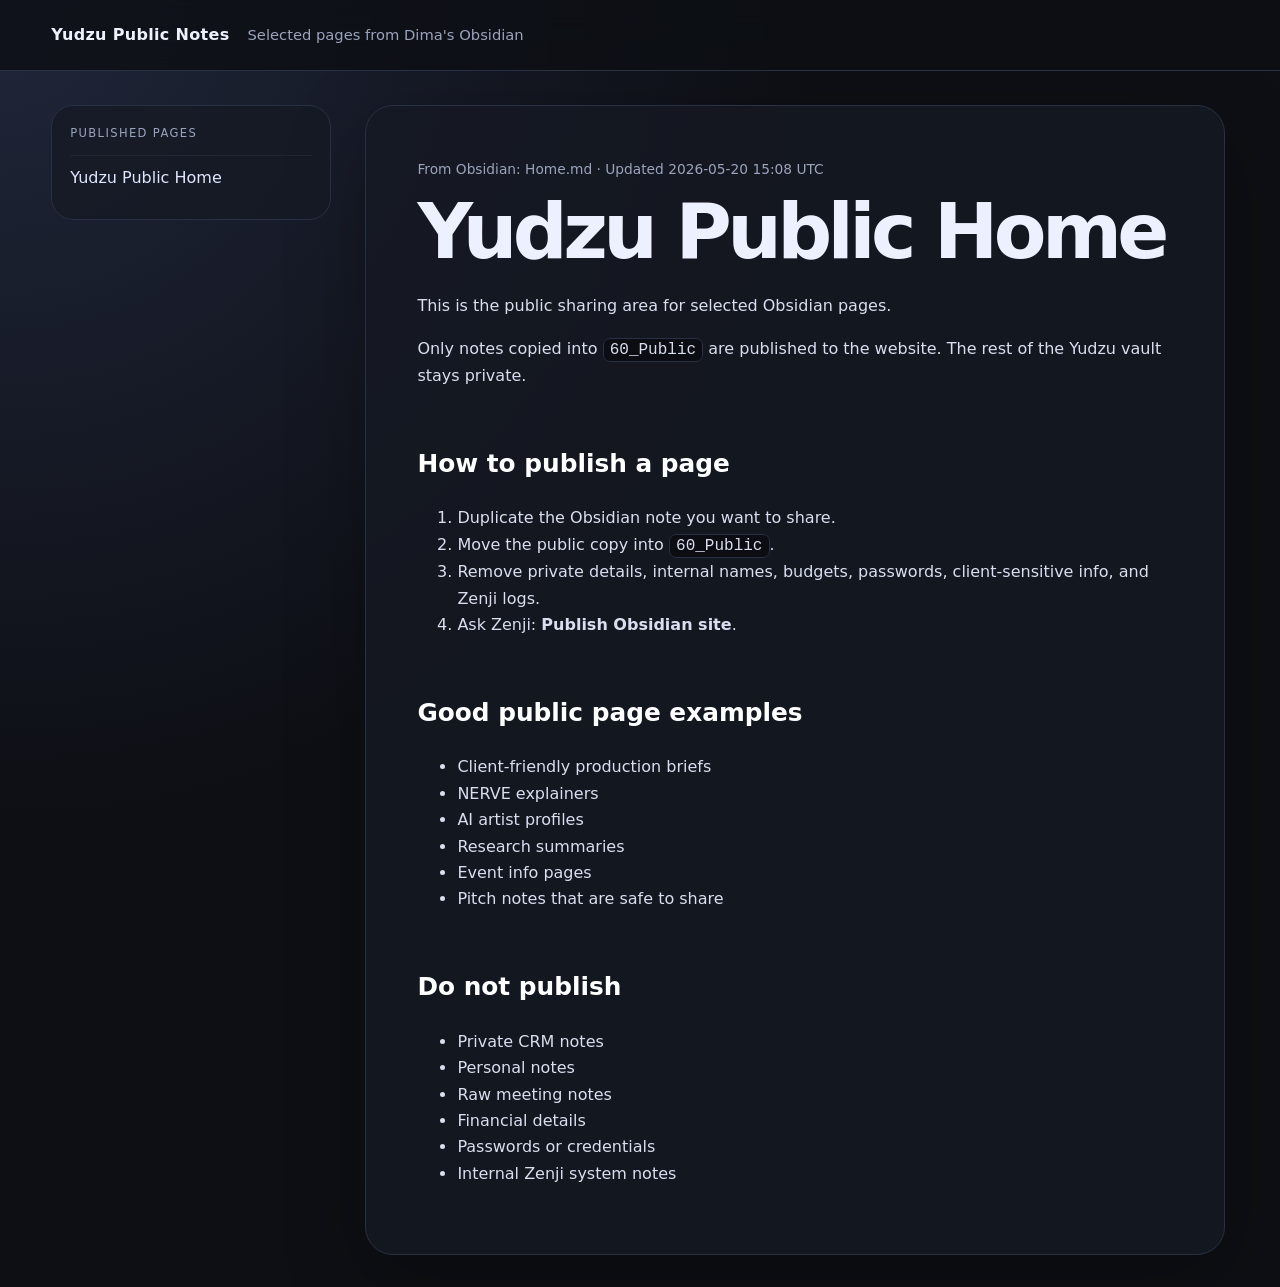
==== home.html @ 1f79d2cd "Update Yudzu public site" ====
<!doctype html>
<html lang="en">
<head>
  <meta charset="utf-8">
  <meta name="viewport" content="width=device-width, initial-scale=1">
  <title>Yudzu Public Home</title>
  <meta name="description" content="Yudzu Public Home">
  <link rel="stylesheet" href="assets/style.css">
</head>
<body>
  <header class="topbar">
    <a class="brand" href="index.html">Yudzu Public Notes</a>
    <span class="tagline">Selected pages from Dima's Obsidian</span>
  </header>
  <main class="shell">
    <aside class="nav">
      <div class="nav-title">Published pages</div>
      <a href="home.html">Yudzu Public Home</a>
    </aside>
    <article class="content">
      <p class="source-path">From Obsidian: Home.md · Updated 2026-05-20 15:08 UTC</p>
<h1>Yudzu Public Home</h1>
<p>This is the public sharing area for selected Obsidian pages.</p>
<p>Only notes copied into <code>60_Public</code> are published to the website. The rest of the Yudzu vault stays private.</p>
<h2>How to publish a page</h2>
<ol>
<li>Duplicate the Obsidian note you want to share.</li>
<li>Move the public copy into <code>60_Public</code>.</li>
<li>Remove private details, internal names, budgets, passwords, client-sensitive info, and Zenji logs.</li>
<li>Ask Zenji: <strong>Publish Obsidian site</strong>.</li>
</ol>
<h2>Good public page examples</h2>
<ul>
<li>Client-friendly production briefs</li>
<li>NERVE explainers</li>
<li>AI artist profiles</li>
<li>Research summaries</li>
<li>Event info pages</li>
<li>Pitch notes that are safe to share</li>
</ul>
<h2>Do not publish</h2>
<ul>
<li>Private CRM notes</li>
<li>Personal notes</li>
<li>Raw meeting notes</li>
<li>Financial details</li>
<li>Passwords or credentials</li>
<li>Internal Zenji system notes</li>
</ul>
    </article>
  </main>
</body>
</html>
---- assets/style.css ----
:root { color-scheme: dark; --bg:#0d0f14; --panel:#151923; --text:#edf1ff; --muted:#9aa4bd; --line:#283044; --accent:#c8ff4d; --accent2:#9b7cff; }
* { box-sizing: border-box; }
body { margin:0; background: radial-gradient(circle at top left, #20263a 0, #0d0f14 45%); color:var(--text); font: 16px/1.65 Inter, ui-sans-serif, system-ui, -apple-system, Segoe UI, sans-serif; }
a { color: var(--accent); text-decoration: none; }
a:hover { text-decoration: underline; }
.topbar { display:flex; gap:18px; align-items:baseline; padding:22px clamp(18px,4vw,56px); border-bottom:1px solid var(--line); background:rgba(13,15,20,.82); backdrop-filter: blur(14px); position:sticky; top:0; z-index:10; }
.brand { font-weight:800; letter-spacing:.02em; color:var(--text); }
.tagline { color:var(--muted); font-size:.92rem; }
.shell { display:grid; grid-template-columns: 280px minmax(0, 860px); gap:34px; padding:34px clamp(18px,4vw,56px); }
.nav { background:rgba(21,25,35,.72); border:1px solid var(--line); border-radius:22px; padding:18px; height:max-content; position:sticky; top:92px; }
.nav-title { color:var(--muted); text-transform:uppercase; letter-spacing:.12em; font-size:.72rem; margin-bottom:12px; }
.nav a { display:block; padding:9px 0; border-top:1px solid rgba(255,255,255,.05); color:#dfe6ff; }
.content { background:rgba(21,25,35,.82); border:1px solid var(--line); border-radius:28px; padding: clamp(24px,4vw,54px); box-shadow: 0 24px 80px rgba(0,0,0,.28); }
h1 { font-size: clamp(2.1rem, 6vw, 4.8rem); line-height:.98; letter-spacing:-.06em; margin:0 0 24px; }
h2 { margin-top:2.2em; font-size:1.55rem; color:#ffffff; }
h3 { margin-top:1.8em; color:#dce3ff; }
p, li { color:#d9def0; }
code { background:#0b0d12; border:1px solid var(--line); border-radius:7px; padding:.13em .38em; }
pre { overflow:auto; padding:18px; border-radius:16px; background:#090b10; border:1px solid var(--line); }
.source-path { color:var(--muted); font-size:.86rem; margin-top:0; }
.missing-link { color:#ffb86b; border-bottom:1px dotted #ffb86b; }
.index-list { list-style:none; padding:0; display:grid; gap:12px; }
.index-list li { padding:14px 16px; background:#10141d; border:1px solid var(--line); border-radius:14px; }
.index-list span { display:block; color:var(--muted); font-size:.85rem; }
@media (max-width: 860px) { .shell { grid-template-columns: 1fr; } .nav { position: static; } .topbar { display:block; } }
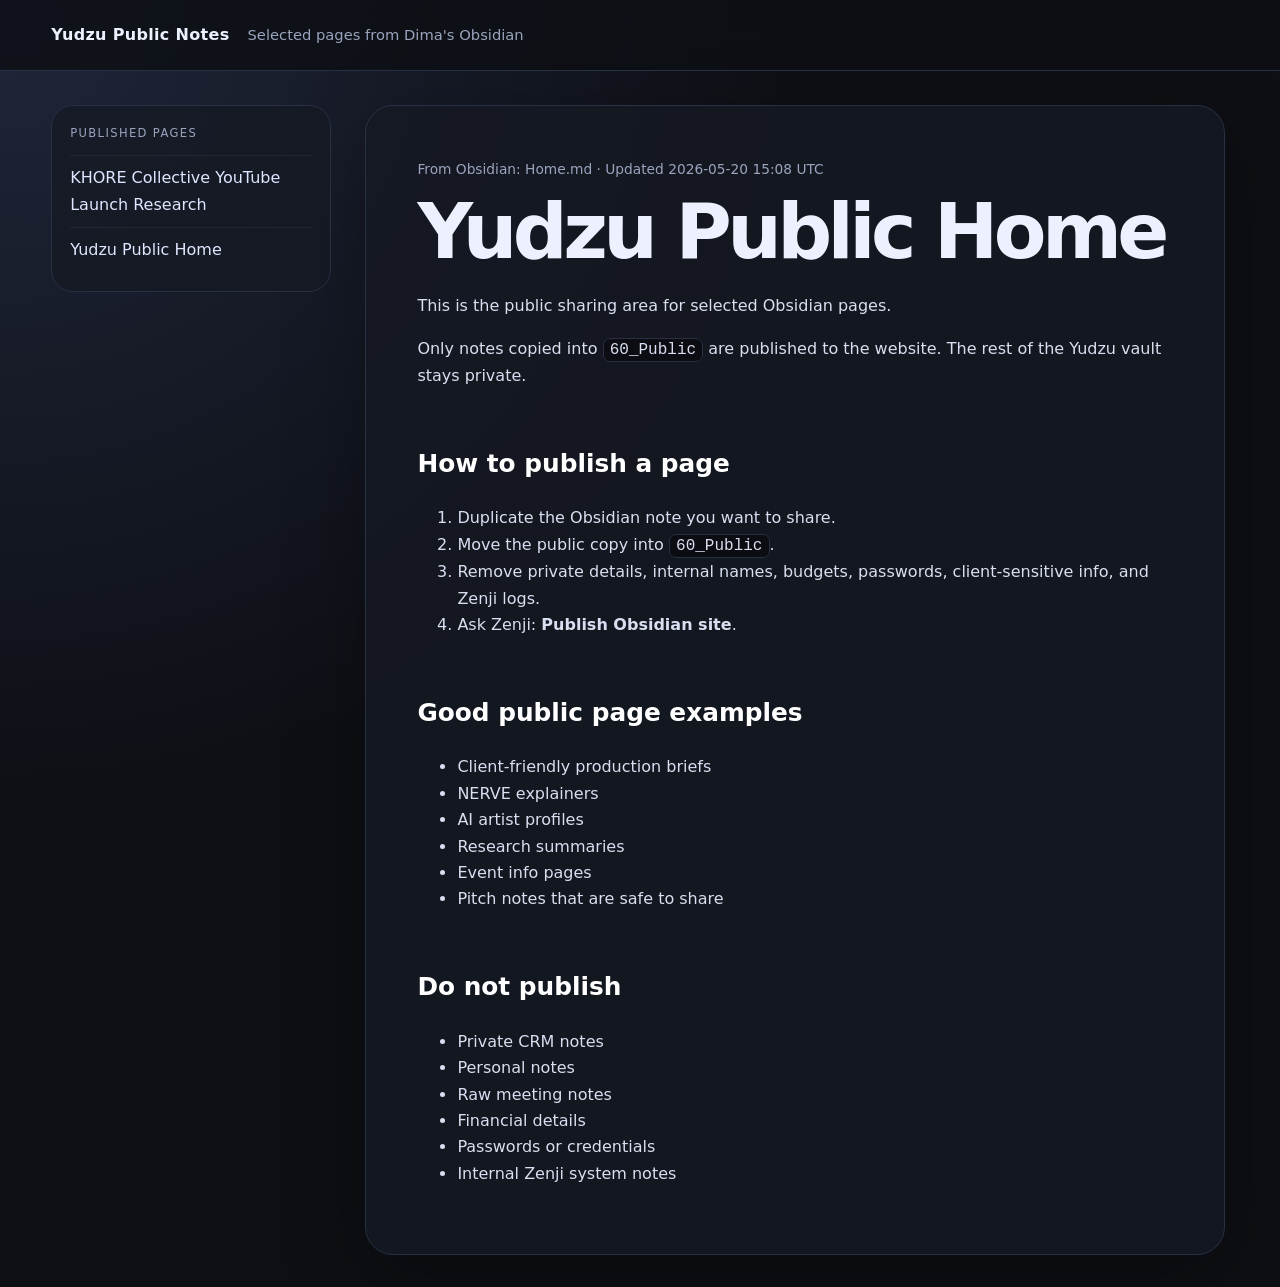
==== commit a12eaf73: "Update Yudzu public site" ====
--- a/home.html
+++ b/home.html
@@ -15,7 +15,8 @@
   <main class="shell">
     <aside class="nav">
       <div class="nav-title">Published pages</div>
-      <a href="home.html">Yudzu Public Home</a>
+      <a href="khore-collective-youtube-launch-research.html">KHORE Collective YouTube Launch Research</a>
+<a href="home.html">Yudzu Public Home</a>
     </aside>
     <article class="content">
       <p class="source-path">From Obsidian: Home.md · Updated 2026-05-20 15:08 UTC</p>
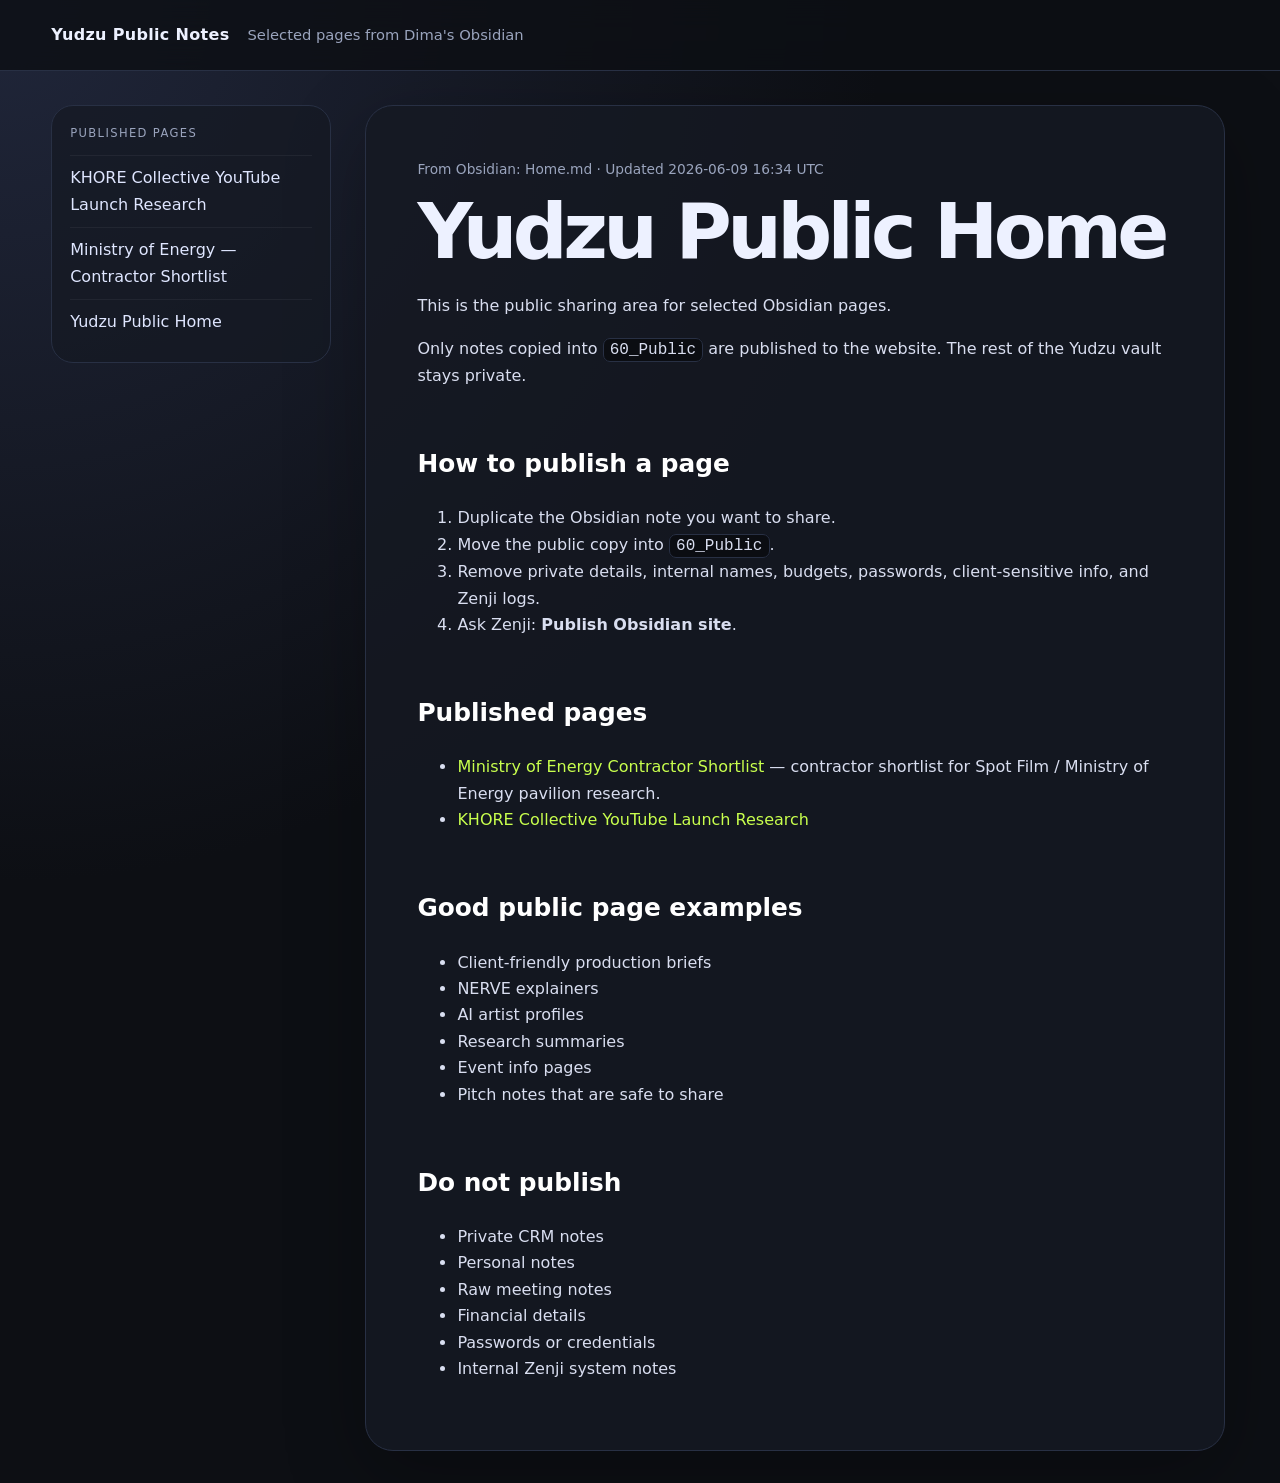
==== commit a227665a: "Update Yudzu public site" ====
--- a/home.html
+++ b/home.html
@@ -16,10 +16,11 @@
     <aside class="nav">
       <div class="nav-title">Published pages</div>
       <a href="khore-collective-youtube-launch-research.html">KHORE Collective YouTube Launch Research</a>
+<a href="ministry-of-energy-contractor-shortlist.html">Ministry of Energy — Contractor Shortlist</a>
 <a href="home.html">Yudzu Public Home</a>
     </aside>
     <article class="content">
-      <p class="source-path">From Obsidian: Home.md · Updated 2026-05-20 15:08 UTC</p>
+      <p class="source-path">From Obsidian: Home.md · Updated 2026-06-09 16:34 UTC</p>
 <h1>Yudzu Public Home</h1>
 <p>This is the public sharing area for selected Obsidian pages.</p>
 <p>Only notes copied into <code>60_Public</code> are published to the website. The rest of the Yudzu vault stays private.</p>
@@ -30,6 +31,11 @@
 <li>Remove private details, internal names, budgets, passwords, client-sensitive info, and Zenji logs.</li>
 <li>Ask Zenji: <strong>Publish Obsidian site</strong>.</li>
 </ol>
+<h2>Published pages</h2>
+<ul>
+<li><a href="ministry-of-energy-contractor-shortlist.html">Ministry of Energy Contractor Shortlist</a> — contractor shortlist for Spot Film / Ministry of Energy pavilion research.</li>
+<li><a href="khore-collective-youtube-launch-research.html">KHORE Collective YouTube Launch Research</a></li>
+</ul>
 <h2>Good public page examples</h2>
 <ul>
 <li>Client-friendly production briefs</li>
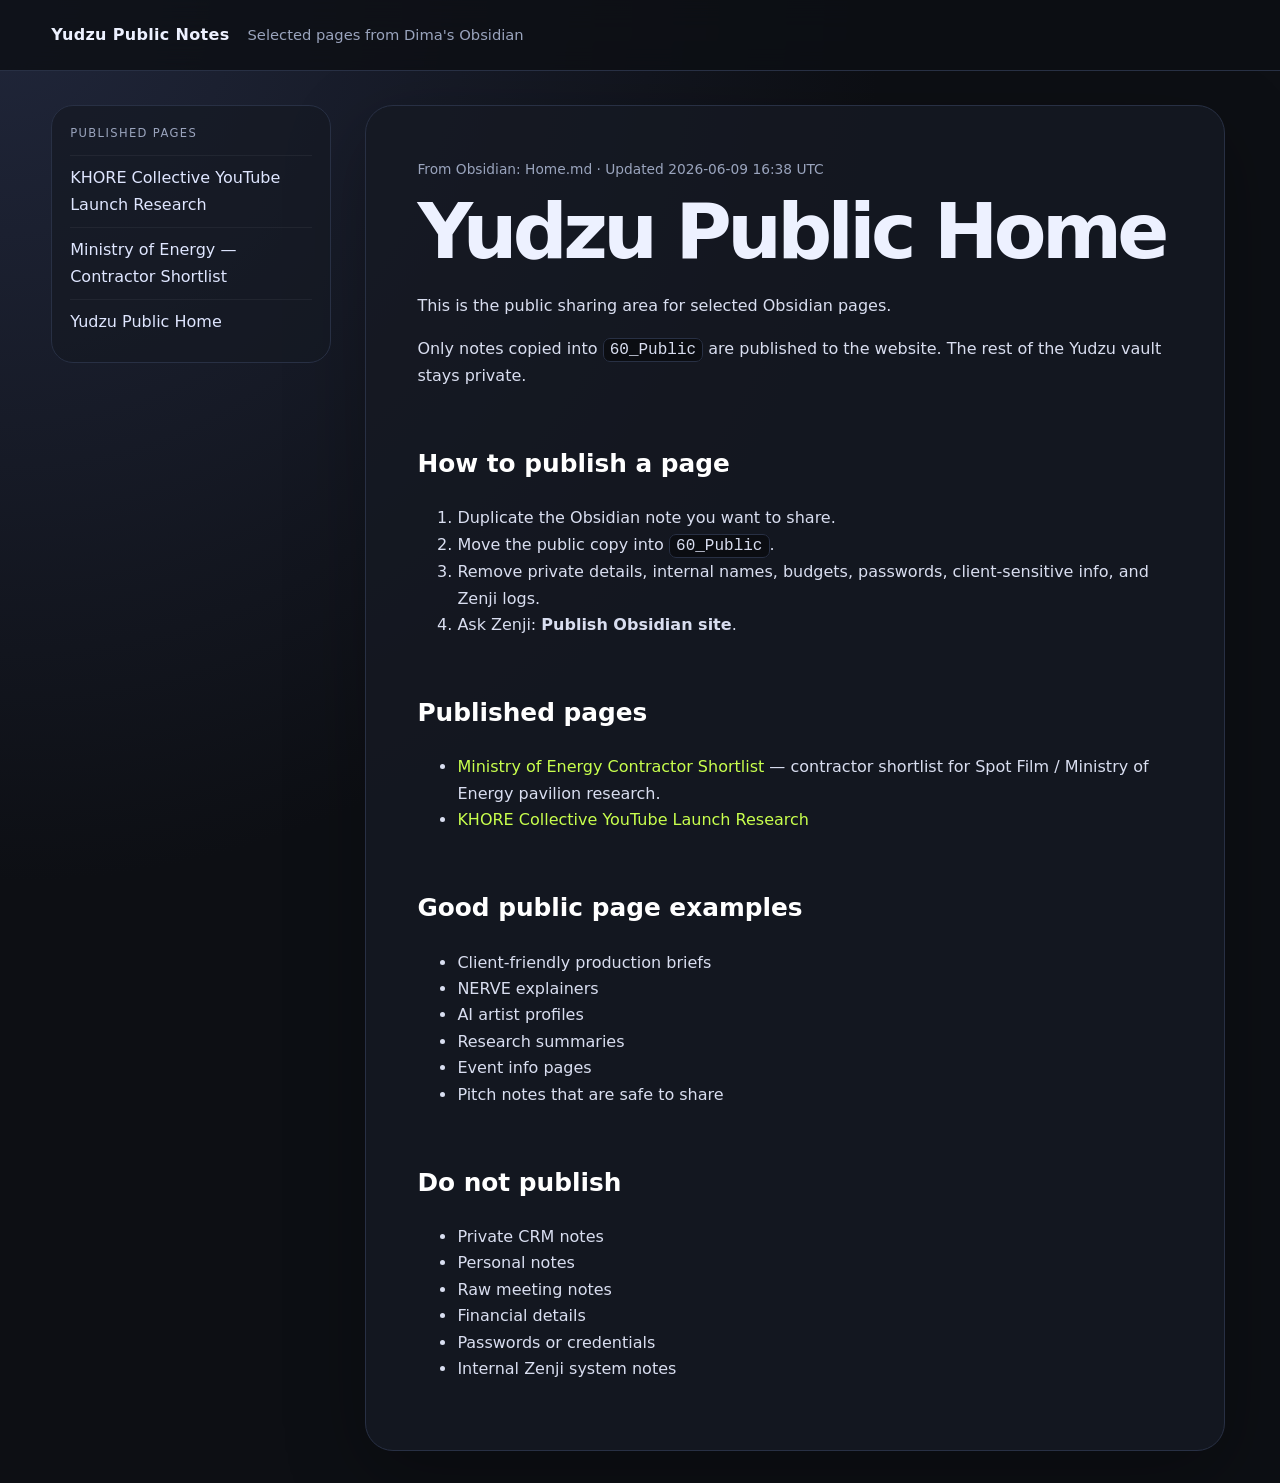
==== commit 64954add: "Update Yudzu public site" ====
--- a/home.html
+++ b/home.html
@@ -20,7 +20,7 @@
 <a href="home.html">Yudzu Public Home</a>
     </aside>
     <article class="content">
-      <p class="source-path">From Obsidian: Home.md · Updated 2026-06-09 16:34 UTC</p>
+      <p class="source-path">From Obsidian: Home.md · Updated 2026-06-09 16:38 UTC</p>
 <h1>Yudzu Public Home</h1>
 <p>This is the public sharing area for selected Obsidian pages.</p>
 <p>Only notes copied into <code>60_Public</code> are published to the website. The rest of the Yudzu vault stays private.</p>
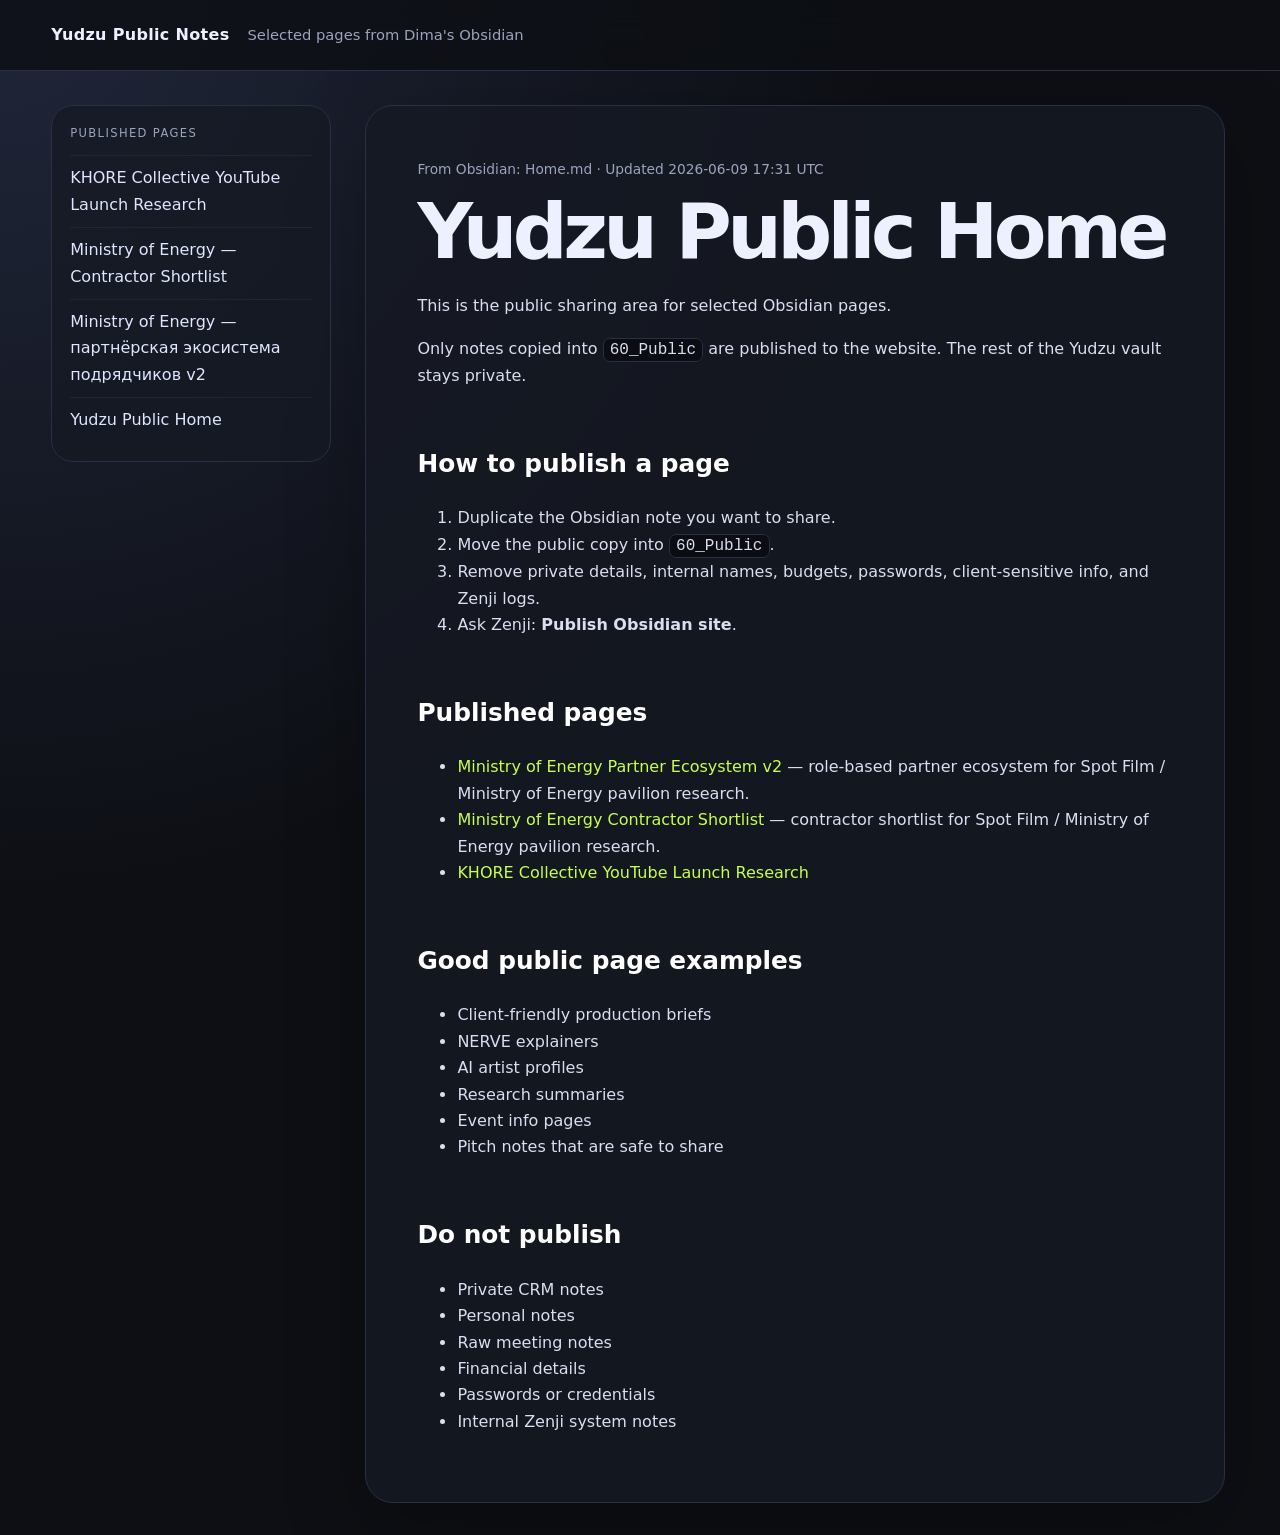
==== commit 4d9beb8f: "Update Yudzu public site" ====
--- a/home.html
+++ b/home.html
@@ -17,10 +17,11 @@
       <div class="nav-title">Published pages</div>
       <a href="khore-collective-youtube-launch-research.html">KHORE Collective YouTube Launch Research</a>
 <a href="ministry-of-energy-contractor-shortlist.html">Ministry of Energy — Contractor Shortlist</a>
+<a href="ministry-of-energy-partner-ecosystem-v2.html">Ministry of Energy — партнёрская экосистема подрядчиков v2</a>
 <a href="home.html">Yudzu Public Home</a>
     </aside>
     <article class="content">
-      <p class="source-path">From Obsidian: Home.md · Updated 2026-06-09 16:38 UTC</p>
+      <p class="source-path">From Obsidian: Home.md · Updated 2026-06-09 17:31 UTC</p>
 <h1>Yudzu Public Home</h1>
 <p>This is the public sharing area for selected Obsidian pages.</p>
 <p>Only notes copied into <code>60_Public</code> are published to the website. The rest of the Yudzu vault stays private.</p>
@@ -33,6 +34,7 @@
 </ol>
 <h2>Published pages</h2>
 <ul>
+<li><a href="ministry-of-energy-partner-ecosystem-v2.html">Ministry of Energy Partner Ecosystem v2</a> — role-based partner ecosystem for Spot Film / Ministry of Energy pavilion research.</li>
 <li><a href="ministry-of-energy-contractor-shortlist.html">Ministry of Energy Contractor Shortlist</a> — contractor shortlist for Spot Film / Ministry of Energy pavilion research.</li>
 <li><a href="khore-collective-youtube-launch-research.html">KHORE Collective YouTube Launch Research</a></li>
 </ul>
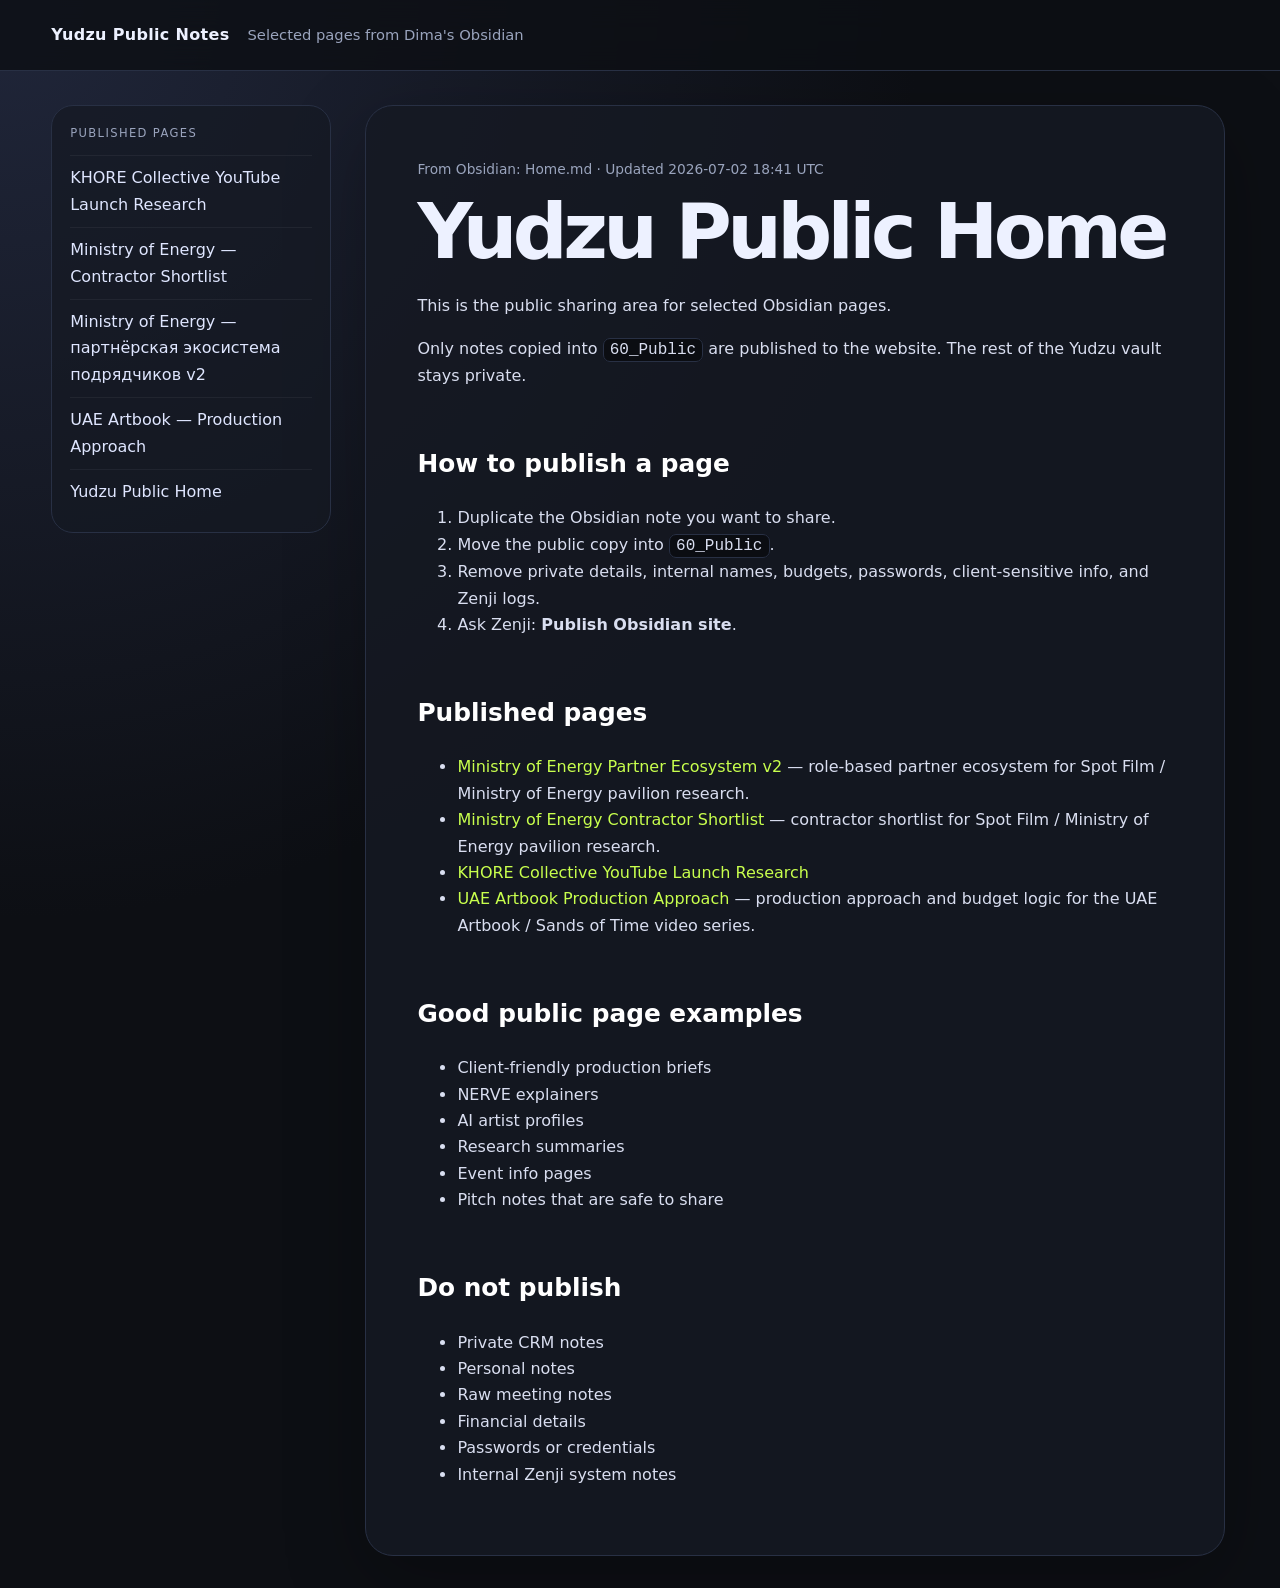
==== commit b84a7cdf: "Update Yudzu public site" ====
--- a/home.html
+++ b/home.html
@@ -18,10 +18,11 @@
       <a href="khore-collective-youtube-launch-research.html">KHORE Collective YouTube Launch Research</a>
 <a href="ministry-of-energy-contractor-shortlist.html">Ministry of Energy — Contractor Shortlist</a>
 <a href="ministry-of-energy-partner-ecosystem-v2.html">Ministry of Energy — партнёрская экосистема подрядчиков v2</a>
+<a href="uae-artbook-production-approach.html">UAE Artbook — Production Approach</a>
 <a href="home.html">Yudzu Public Home</a>
     </aside>
     <article class="content">
-      <p class="source-path">From Obsidian: Home.md · Updated 2026-06-09 17:31 UTC</p>
+      <p class="source-path">From Obsidian: Home.md · Updated 2026-07-02 18:41 UTC</p>
 <h1>Yudzu Public Home</h1>
 <p>This is the public sharing area for selected Obsidian pages.</p>
 <p>Only notes copied into <code>60_Public</code> are published to the website. The rest of the Yudzu vault stays private.</p>
@@ -37,6 +38,7 @@
 <li><a href="ministry-of-energy-partner-ecosystem-v2.html">Ministry of Energy Partner Ecosystem v2</a> — role-based partner ecosystem for Spot Film / Ministry of Energy pavilion research.</li>
 <li><a href="ministry-of-energy-contractor-shortlist.html">Ministry of Energy Contractor Shortlist</a> — contractor shortlist for Spot Film / Ministry of Energy pavilion research.</li>
 <li><a href="khore-collective-youtube-launch-research.html">KHORE Collective YouTube Launch Research</a></li>
+<li><a href="uae-artbook-production-approach.html">UAE Artbook Production Approach</a> — production approach and budget logic for the UAE Artbook / Sands of Time video series.</li>
 </ul>
 <h2>Good public page examples</h2>
 <ul>
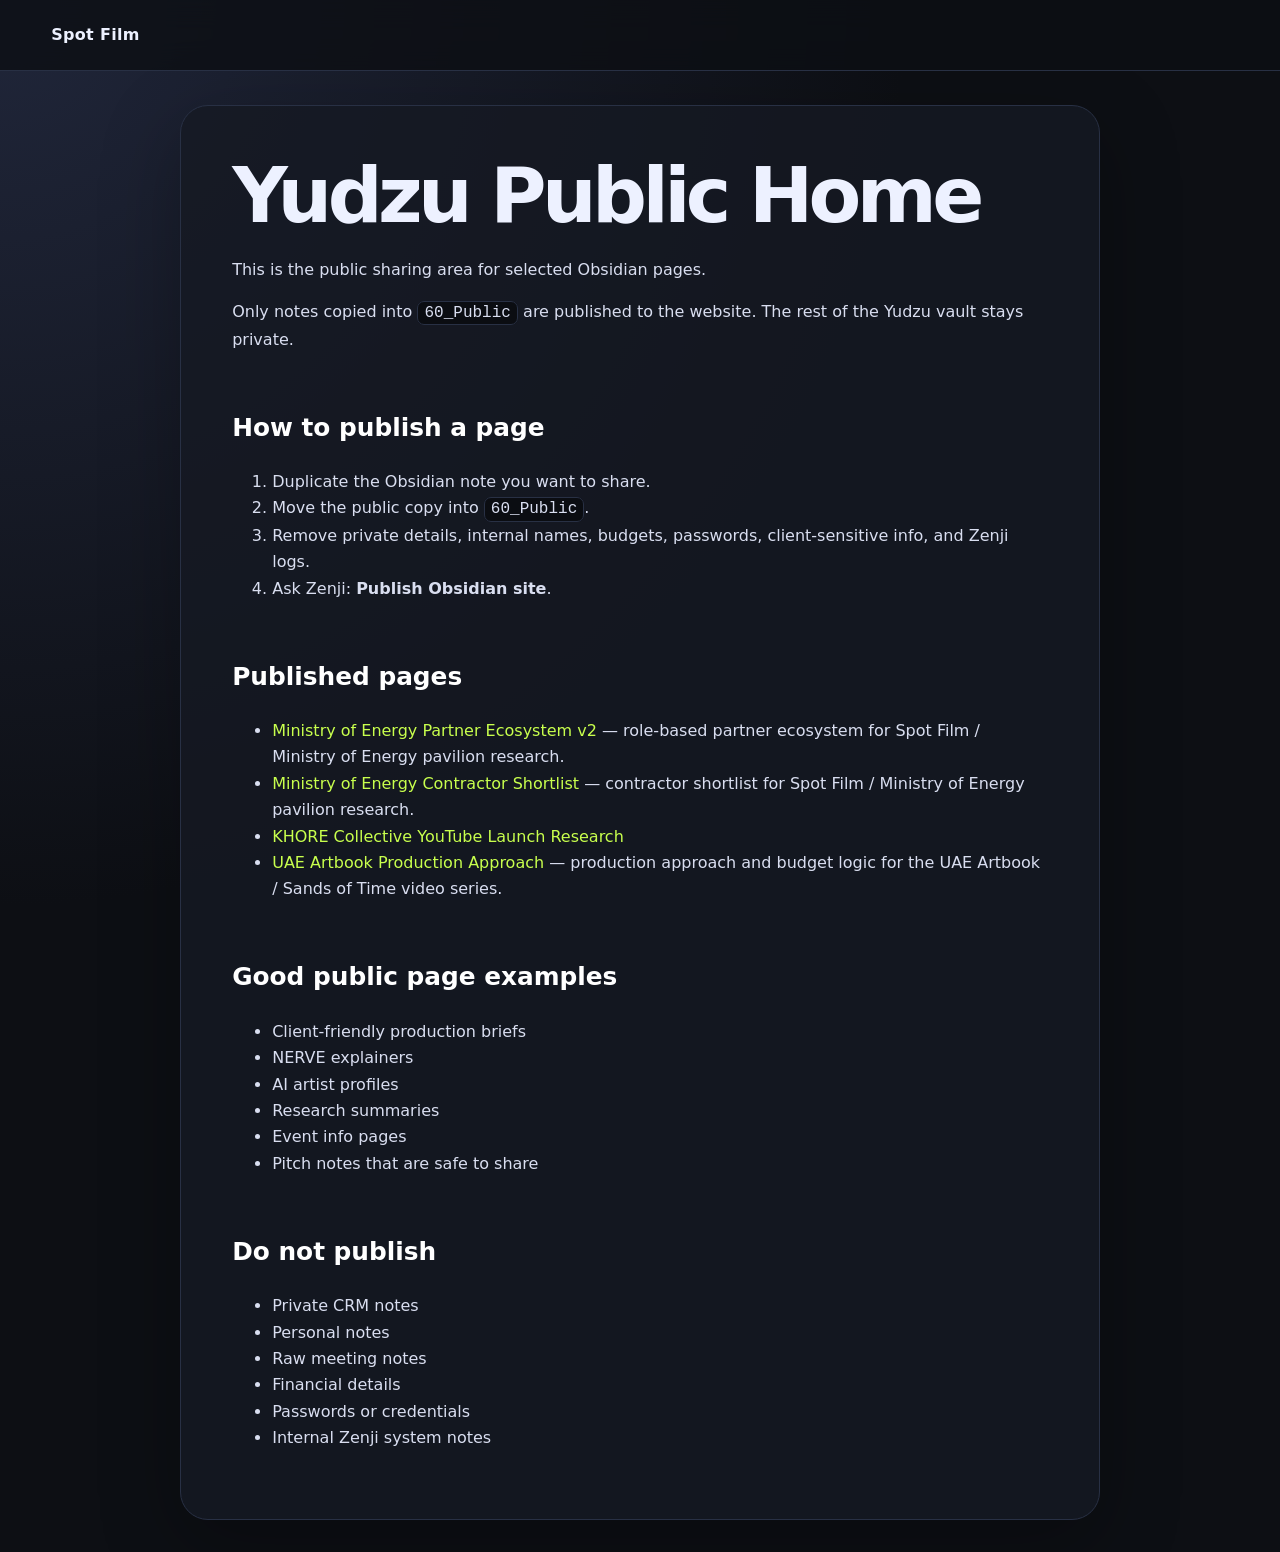
==== commit 1c27757e: "Update Yudzu public site" ====
--- a/home.html
+++ b/home.html
@@ -9,21 +9,12 @@
 </head>
 <body>
   <header class="topbar">
-    <a class="brand" href="index.html">Yudzu Public Notes</a>
-    <span class="tagline">Selected pages from Dima's Obsidian</span>
+    <span class="brand">Spot Film</span>
   </header>
-  <main class="shell">
-    <aside class="nav">
-      <div class="nav-title">Published pages</div>
-      <a href="khore-collective-youtube-launch-research.html">KHORE Collective YouTube Launch Research</a>
-<a href="ministry-of-energy-contractor-shortlist.html">Ministry of Energy — Contractor Shortlist</a>
-<a href="ministry-of-energy-partner-ecosystem-v2.html">Ministry of Energy — партнёрская экосистема подрядчиков v2</a>
-<a href="uae-artbook-production-approach.html">UAE Artbook — Production Approach</a>
-<a href="home.html">Yudzu Public Home</a>
-    </aside>
+  <main class="shell single-page">
+
     <article class="content">
-      <p class="source-path">From Obsidian: Home.md · Updated 2026-07-02 18:41 UTC</p>
-<h1>Yudzu Public Home</h1>
+      <h1>Yudzu Public Home</h1>
 <p>This is the public sharing area for selected Obsidian pages.</p>
 <p>Only notes copied into <code>60_Public</code> are published to the website. The rest of the Yudzu vault stays private.</p>
 <h2>How to publish a page</h2>
--- a/assets/style.css
+++ b/assets/style.css
@@ -7,7 +7,9 @@
 .topbar { display:flex; gap:18px; align-items:baseline; padding:22px clamp(18px,4vw,56px); border-bottom:1px solid var(--line); background:rgba(13,15,20,.82); backdrop-filter: blur(14px); position:sticky; top:0; z-index:10; }
 .brand { font-weight:800; letter-spacing:.02em; color:var(--text); }
 .tagline { color:var(--muted); font-size:.92rem; }
-.shell { display:grid; grid-template-columns: 280px minmax(0, 860px); gap:34px; padding:34px clamp(18px,4vw,56px); }
+.shell { display:grid; gap:34px; padding:34px clamp(18px,4vw,56px); }
+.shell.with-nav { grid-template-columns: 280px minmax(0, 860px); }
+.shell.single-page { grid-template-columns: minmax(0, 920px); justify-content:center; }
 .nav { background:rgba(21,25,35,.72); border:1px solid var(--line); border-radius:22px; padding:18px; height:max-content; position:sticky; top:92px; }
 .nav-title { color:var(--muted); text-transform:uppercase; letter-spacing:.12em; font-size:.72rem; margin-bottom:12px; }
 .nav a { display:block; padding:9px 0; border-top:1px solid rgba(255,255,255,.05); color:#dfe6ff; }
